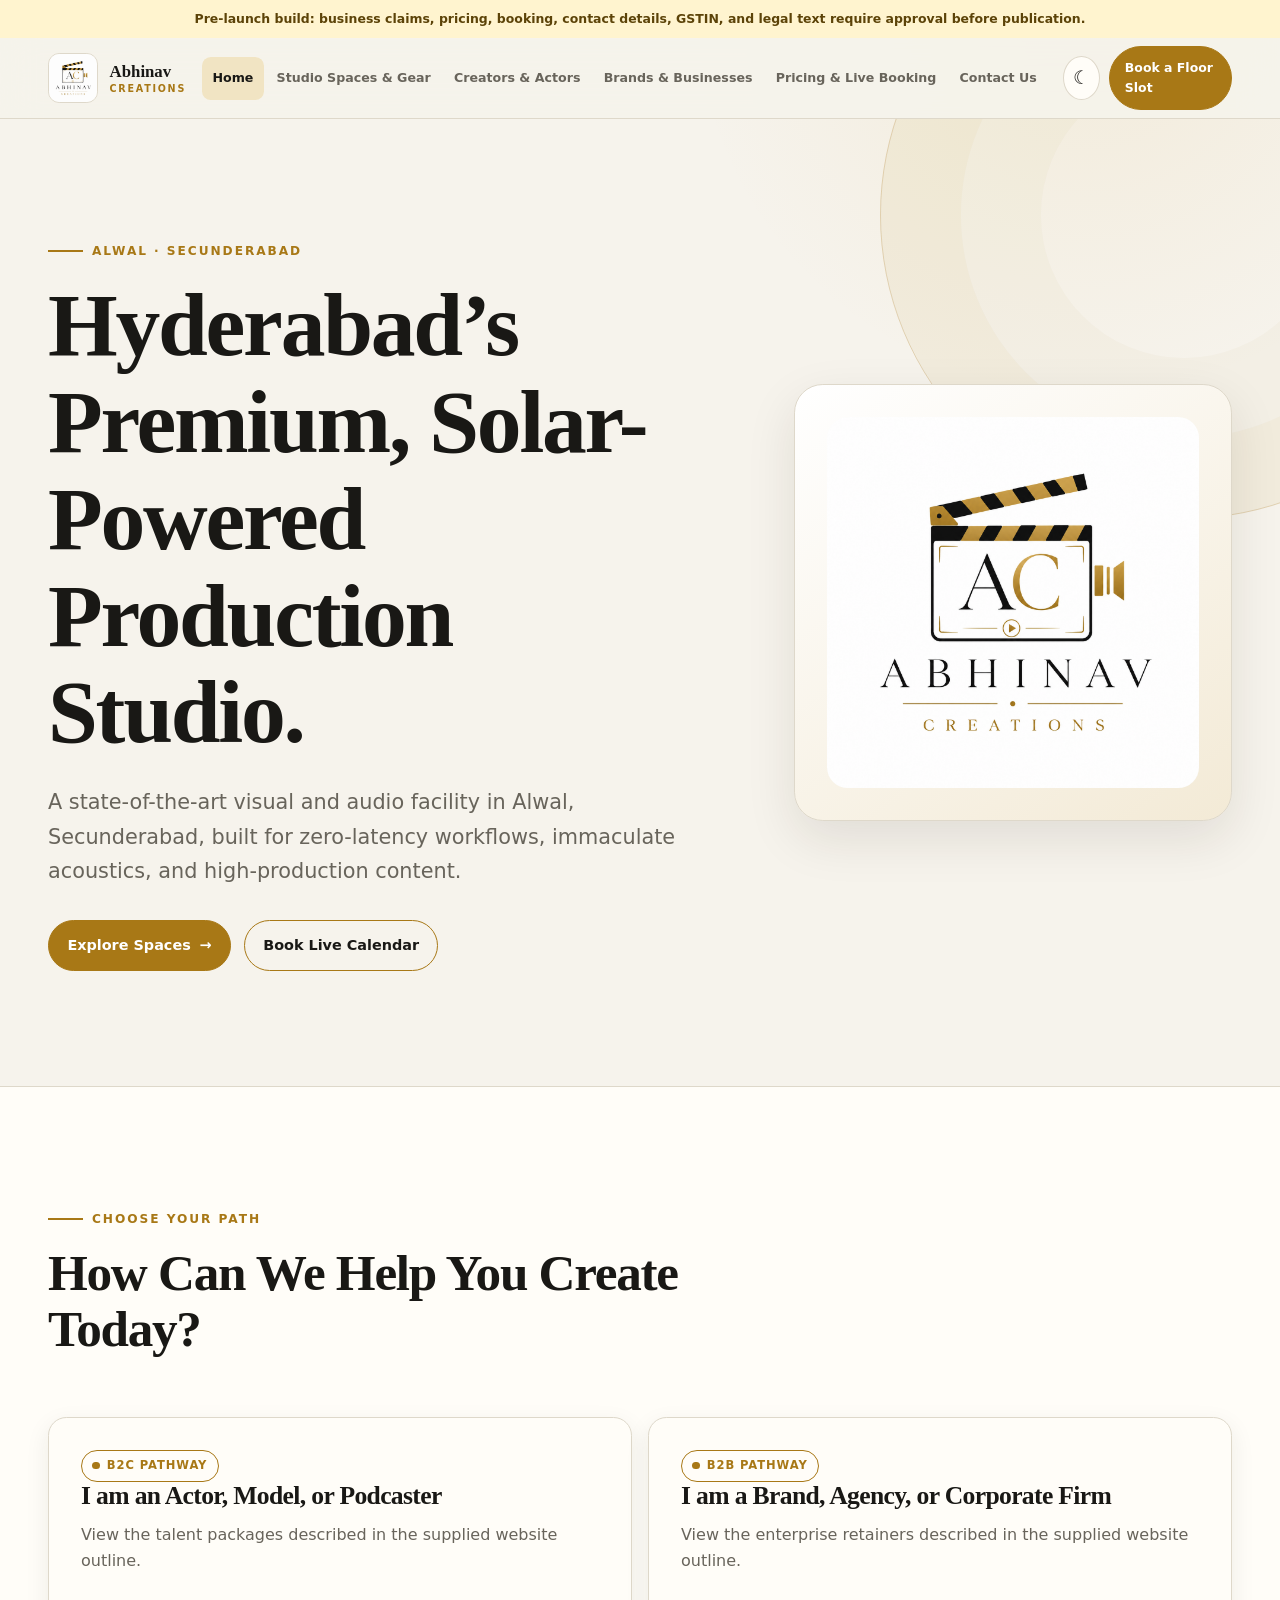
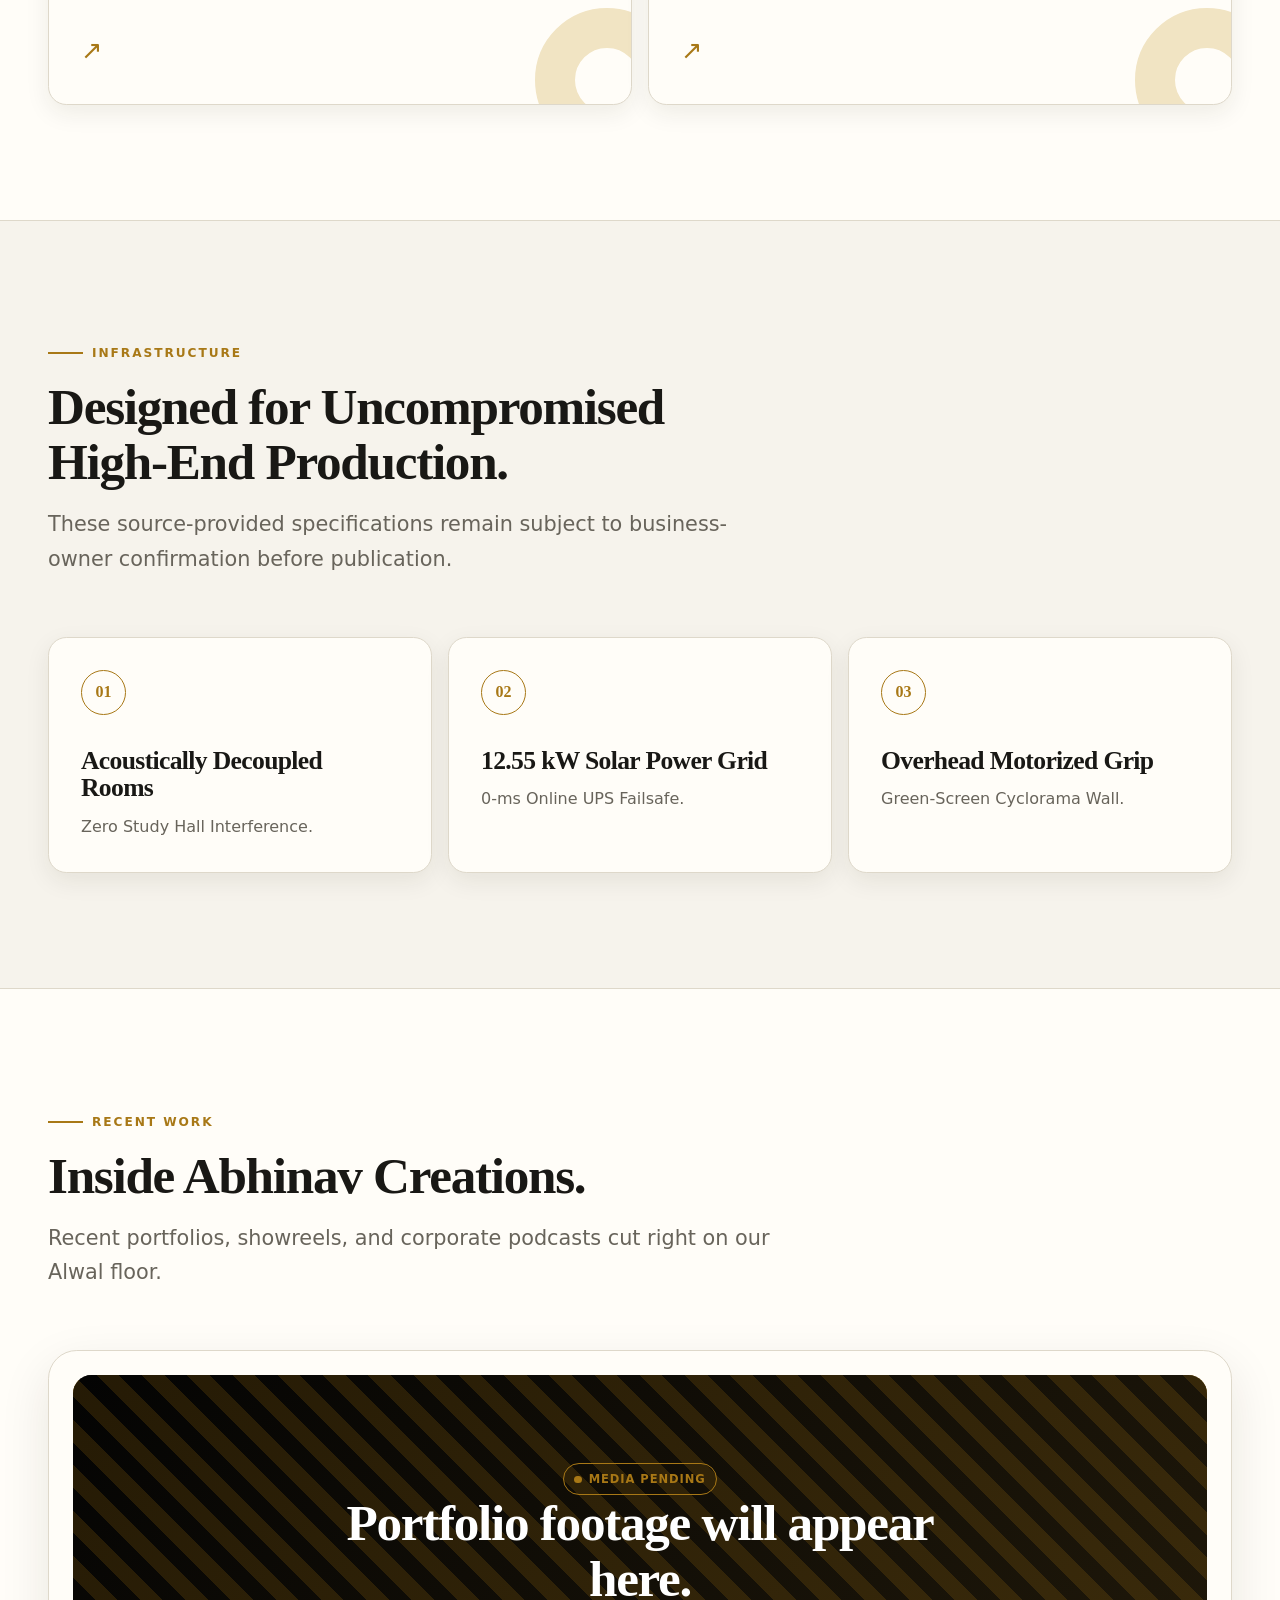
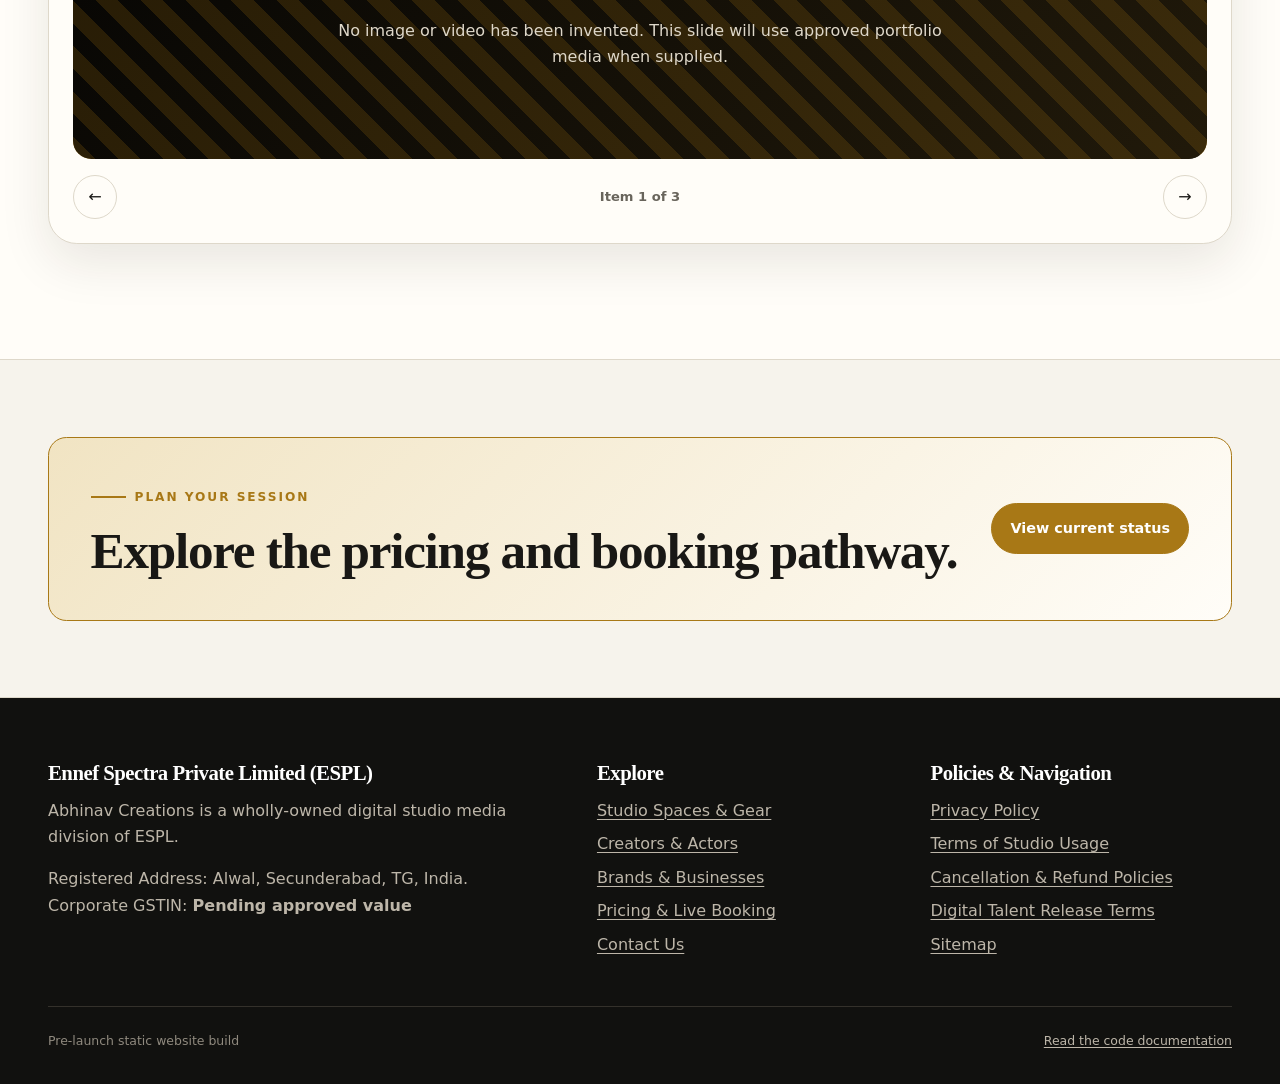
==== index.html @ a3a37051 "project files" ====
<!doctype html>
<html lang="en">
  <head>
    <meta charset="utf-8">
    <meta name="viewport" content="width=device-width, initial-scale=1">
    <meta name="description" content="Abhinav Creations production studio website pre-launch preview.">
    <meta name="color-scheme" content="light dark">
    <link rel="icon" href="logo.png" type="image/png">
    <title>Abhinav Creations | Production Studio</title>

    <!--
      Apply a previously selected theme before the stylesheet paints the page.
      The try/catch keeps the page working when a browser blocks storage.
    -->
    <script>
      try {
        const savedTheme = localStorage.getItem("abhinav-creations-theme");
        if (savedTheme === "light" || savedTheme === "dark") {
          document.documentElement.dataset.theme = savedTheme;
        }
      } catch (_error) {}
    </script>

    <link rel="stylesheet" href="assets/css/styles.css">
    <script src="assets/js/main.js" defer></script>
  </head>
  <body>
    <!-- Keyboard users can bypass repeated navigation and reach the page content. -->
    <a class="skip-link" href="#main-content">Skip to main content</a>

    <!-- This pre-launch notice must remain until pending facts and services are approved. -->
    <div class="development-notice" role="status">
      Pre-launch build: business claims, pricing, booking, contact details, GSTIN, and legal text require approval before publication.
    </div>

    <!-- Shared sticky header. The same structure appears on every public page. -->
    <header class="site-header">
      <div class="container header-inner">
        <a class="brand" href="index.html" aria-label="Abhinav Creations home">
          <img src="logo.png" alt="" width="1254" height="1254">
          <span class="brand-name">Abhinav<small>Creations</small></span>
        </a>

        <nav class="site-nav" id="primary-navigation" data-site-navigation aria-label="Primary navigation">
          <a href="index.html" aria-current="page">Home</a>
          <a href="studio-spaces.html">Studio Spaces &amp; Gear</a>
          <a href="creators-actors.html">Creators &amp; Actors</a>
          <a href="brands-businesses.html">Brands &amp; Businesses</a>
          <a href="pricing-booking.html">Pricing &amp; Live Booking</a>
          <a href="contact.html">Contact Us</a>
        </nav>

        <div class="header-actions">
          <button class="icon-button" type="button" data-theme-toggle aria-label="Switch color theme" aria-pressed="false">
            <span class="theme-icon" aria-hidden="true">☾</span>
          </button>
          <button class="menu-toggle" type="button" data-menu-toggle aria-controls="primary-navigation" aria-expanded="false" aria-label="Open navigation menu">
            <span aria-hidden="true">☰</span>
          </button>
          <a class="button button--compact" href="pricing-booking.html">Book a Floor Slot</a>
        </div>
      </div>
    </header>

    <main id="main-content">
      <!-- 1.1 Hero Header Section — wording follows the supplied outline. -->
      <section class="hero">
        <div class="container hero-grid">
          <div class="hero-copy">
            <span class="eyebrow">Alwal · Secunderabad</span>
            <h1>Hyderabad’s Premium, Solar-Powered Production Studio.</h1>
            <p class="lead">A state-of-the-art visual and audio facility in Alwal, Secunderabad, built for zero-latency workflows, immaculate acoustics, and high-production content.</p>
            <div class="button-row">
              <a class="button" href="studio-spaces.html">Explore Spaces <span aria-hidden="true">→</span></a>
              <a class="button button--secondary" href="pricing-booking.html">Book Live Calendar</a>
            </div>
          </div>
          <div class="hero-brand-card" aria-label="Abhinav Creations brand mark">
            <img src="logo.png" alt="Abhinav Creations logo" width="1254" height="1254">
          </div>
        </div>
      </section>

      <!-- 1.2 Segment Splitter — directs B2C and B2B visitors to separate paths. -->
      <section class="section section--surface" aria-labelledby="audience-heading">
        <div class="container">
          <div class="section-heading">
            <span class="eyebrow">Choose your path</span>
            <h2 id="audience-heading">How Can We Help You Create Today?</h2>
          </div>
          <div class="grid grid--2">
            <a class="card path-card" href="creators-actors.html">
              <div>
                <span class="pending-label">B2C pathway</span>
                <h3>I am an Actor, Model, or Podcaster</h3>
                <p>View the talent packages described in the supplied website outline.</p>
              </div>
              <span class="path-arrow" aria-hidden="true">↗</span>
            </a>
            <a class="card path-card" href="brands-businesses.html">
              <div>
                <span class="pending-label">B2B pathway</span>
                <h3>I am a Brand, Agency, or Corporate Firm</h3>
                <p>View the enterprise retainers described in the supplied website outline.</p>
              </div>
              <span class="path-arrow" aria-hidden="true">↗</span>
            </a>
          </div>
        </div>
      </section>

      <!-- 1.3 Infrastructure Highlights — claims require owner confirmation before launch. -->
      <section class="section" aria-labelledby="infrastructure-heading">
        <div class="container">
          <div class="section-heading">
            <span class="eyebrow">Infrastructure</span>
            <h2 id="infrastructure-heading">Designed for Uncompromised High-End Production.</h2>
            <p class="lead">These source-provided specifications remain subject to business-owner confirmation before publication.</p>
          </div>
          <div class="grid grid--3">
            <article class="card">
              <span class="card-number" aria-hidden="true">01</span>
              <h3>Acoustically Decoupled Rooms</h3>
              <p>Zero Study Hall Interference.</p>
            </article>
            <article class="card">
              <span class="card-number" aria-hidden="true">02</span>
              <h3>12.55 kW Solar Power Grid</h3>
              <p>0-ms Online UPS Failsafe.</p>
            </article>
            <article class="card">
              <span class="card-number" aria-hidden="true">03</span>
              <h3>Overhead Motorized Grip</h3>
              <p>Green-Screen Cyclorama Wall.</p>
            </article>
          </div>
        </div>
      </section>

      <!-- 1.4 Social Proof Grid — working manual carousel with honest placeholders. -->
      <section class="section section--surface" aria-labelledby="portfolio-heading">
        <div class="container">
          <div class="section-heading">
            <span class="eyebrow">Recent work</span>
            <h2 id="portfolio-heading">Inside Abhinav Creations.</h2>
            <p class="lead">Recent portfolios, showreels, and corporate podcasts cut right on our Alwal floor.</p>
          </div>

          <div class="carousel" data-carousel tabindex="0" aria-label="Portfolio media placeholders">
            <div class="carousel-viewport">
              <article class="carousel-slide is-active" data-carousel-slide aria-hidden="false">
                <div>
                  <span class="pending-label">Media pending</span>
                  <h3>Portfolio footage will appear here.</h3>
                  <p>No image or video has been invented. This slide will use approved portfolio media when supplied.</p>
                </div>
              </article>
              <article class="carousel-slide" data-carousel-slide aria-hidden="true">
                <div>
                  <span class="pending-label">Media pending</span>
                  <h3>Showreel footage will appear here.</h3>
                  <p>The carousel interaction is complete; the final content is waiting for real source media.</p>
                </div>
              </article>
              <article class="carousel-slide" data-carousel-slide aria-hidden="true">
                <div>
                  <span class="pending-label">Media pending</span>
                  <h3>Corporate podcast footage will appear here.</h3>
                  <p>Approved videos can be embedded or optimized after their file sizes and hosting needs are reviewed.</p>
                </div>
              </article>
            </div>
            <div class="carousel-controls">
              <button class="icon-button" type="button" data-carousel-previous aria-label="Show previous media item">←</button>
              <span class="carousel-status" data-carousel-status aria-live="polite">Item 1 of 3</span>
              <button class="icon-button" type="button" data-carousel-next aria-label="Show next media item">→</button>
            </div>
          </div>
        </div>
      </section>

      <!-- Final page-level call to action routes to the non-transactional placeholder page. -->
      <section class="section--tight">
        <div class="container callout">
          <div>
            <span class="eyebrow">Plan your session</span>
            <h2>Explore the pricing and booking pathway.</h2>
          </div>
          <a class="button" href="pricing-booking.html">View current status</a>
        </div>
      </section>
    </main>

    <!-- Shared footer — only source-provided corporate details are shown. -->
    <footer class="site-footer">
      <div class="container">
        <div class="footer-grid">
          <div>
            <h2 class="footer-heading">Ennef Spectra Private Limited (ESPL)</h2>
            <p>Abhinav Creations is a wholly-owned digital studio media division of ESPL.</p>
            <p>Registered Address: Alwal, Secunderabad, TG, India.<br>Corporate GSTIN: <strong>Pending approved value</strong></p>
          </div>
          <div>
            <h2 class="footer-heading">Explore</h2>
            <ul class="footer-links">
              <li><a href="studio-spaces.html">Studio Spaces &amp; Gear</a></li>
              <li><a href="creators-actors.html">Creators &amp; Actors</a></li>
              <li><a href="brands-businesses.html">Brands &amp; Businesses</a></li>
              <li><a href="pricing-booking.html">Pricing &amp; Live Booking</a></li>
              <li><a href="contact.html">Contact Us</a></li>
            </ul>
          </div>
          <div>
            <h2 class="footer-heading">Policies &amp; Navigation</h2>
            <ul class="footer-links">
              <li><a href="privacy.html">Privacy Policy</a></li>
              <li><a href="studio-terms.html">Terms of Studio Usage</a></li>
              <li><a href="cancellation-refunds.html">Cancellation &amp; Refund Policies</a></li>
              <li><a href="talent-release.html">Digital Talent Release Terms</a></li>
              <li><a href="sitemap.html">Sitemap</a></li>
            </ul>
          </div>
        </div>
        <div class="footer-bottom">
          <span>Pre-launch static website build</span>
          <a href="documentation.md">Read the code documentation</a>
        </div>
      </div>
    </footer>
  </body>
</html>
---- assets/css/styles.css ----
/*
 * ABHINAV CREATIONS — SHARED WEBSITE STYLES
 * ------------------------------------------------------------
 * This single stylesheet controls every page in the website.
 * It is divided into labelled sections so a beginner can find:
 *   1. theme colors,
 *   2. basic browser resets,
 *   3. shared layout helpers,
 *   4. header/navigation styles,
 *   5. page components,
 *   6. responsive rules, and
 *   7. accessibility preferences.
 *
 * There is no CSS framework. Every class used by the HTML pages
 * is defined here using standard CSS supported by modern browsers.
 */

/* ============================================================
   1. LIGHT THEME DESIGN TOKENS
   Design tokens are reusable values. Changing a token updates
   every component that uses it, which keeps the design consistent.
   ============================================================ */
:root {
  color-scheme: light;
  --color-page: #f6f3ec;
  --color-surface: #fffdf8;
  --color-surface-strong: #ffffff;
  --color-text: #191815;
  --color-text-soft: #68645b;
  --color-line: #ded8ca;
  --color-gold: #a87816;
  --color-gold-bright: #d3a43e;
  --color-gold-soft: #f1e4c3;
  --color-black: #11110f;
  --color-notice: #fff4cf;
  --color-notice-text: #5c4308;
  --shadow-soft: 0 18px 50px rgb(38 32 19 / 10%);
  --shadow-card: 0 8px 24px rgb(38 32 19 / 8%);
  --radius-small: 0.65rem;
  --radius-medium: 1.15rem;
  --radius-large: 1.8rem;
  --content-width: 74rem;
  --header-height: 5rem;
  --transition: 180ms ease;
}

/* ============================================================
   2. DARK THEME DESIGN TOKENS
   The data-theme attribute is set by JavaScript when a visitor
   explicitly chooses a theme. Without an explicit choice, the
   media query below follows the device/browser preference.
   ============================================================ */
:root[data-theme="dark"] {
  color-scheme: dark;
  --color-page: #11110f;
  --color-surface: #191916;
  --color-surface-strong: #22221e;
  --color-text: #f4efe4;
  --color-text-soft: #bbb4a6;
  --color-line: #3b382f;
  --color-gold: #d3a43e;
  --color-gold-bright: #efc765;
  --color-gold-soft: #3c3015;
  --color-black: #090908;
  --color-notice: #302710;
  --color-notice-text: #f4d887;
  --shadow-soft: 0 18px 50px rgb(0 0 0 / 28%);
  --shadow-card: 0 8px 24px rgb(0 0 0 / 22%);
}

@media (prefers-color-scheme: dark) {
  :root:not([data-theme]) {
    color-scheme: dark;
    --color-page: #11110f;
    --color-surface: #191916;
    --color-surface-strong: #22221e;
    --color-text: #f4efe4;
    --color-text-soft: #bbb4a6;
    --color-line: #3b382f;
    --color-gold: #d3a43e;
    --color-gold-bright: #efc765;
    --color-gold-soft: #3c3015;
    --color-black: #090908;
    --color-notice: #302710;
    --color-notice-text: #f4d887;
    --shadow-soft: 0 18px 50px rgb(0 0 0 / 28%);
    --shadow-card: 0 8px 24px rgb(0 0 0 / 22%);
  }
}

/* ============================================================
   3. BASIC RESET AND DOCUMENT DEFAULTS
   These rules remove inconsistent browser defaults and establish
   predictable typography, spacing, and box sizing.
   ============================================================ */
*,
*::before,
*::after {
  box-sizing: border-box;
}

html {
  scroll-behavior: smooth;
  scroll-padding-top: calc(var(--header-height) + 2rem);
}

body {
  margin: 0;
  min-width: 18rem;
  background:
    radial-gradient(circle at 85% 0%, rgb(211 164 62 / 10%), transparent 25rem),
    var(--color-page);
  color: var(--color-text);
  font-family: Inter, ui-sans-serif, system-ui, -apple-system, BlinkMacSystemFont, "Segoe UI", sans-serif;
  font-size: 1rem;
  line-height: 1.65;
  transition: background-color var(--transition), color var(--transition);
}

img,
svg,
video {
  display: block;
  max-width: 100%;
  /*
   * Keep media at its natural proportions when its width becomes responsive.
   * This also overrides fixed HTML height hints that could otherwise stretch
   * an image after CSS changes its displayed width.
   */
  height: auto;
}

a {
  color: inherit;
  text-decoration-thickness: 0.08em;
  text-underline-offset: 0.18em;
}

button,
input,
textarea,
select {
  font: inherit;
}

button,
a {
  -webkit-tap-highlight-color: transparent;
}

:focus-visible {
  outline: 0.2rem solid var(--color-gold-bright);
  outline-offset: 0.22rem;
}

::selection {
  background: var(--color-gold);
  color: #fff;
}

h1,
h2,
h3,
p,
ul {
  margin-top: 0;
}

h1,
h2,
h3 {
  font-family: Georgia, "Times New Roman", serif;
  line-height: 1.08;
  letter-spacing: -0.025em;
}

h1 {
  max-width: 16ch;
  margin-bottom: 1.5rem;
  font-size: clamp(2.65rem, 7vw, 5.9rem);
}

h2 {
  margin-bottom: 1.1rem;
  font-size: clamp(2rem, 4vw, 3.55rem);
}

h3 {
  margin-bottom: 0.75rem;
  font-size: clamp(1.35rem, 2vw, 1.85rem);
}

p:last-child,
ul:last-child {
  margin-bottom: 0;
}

/* ============================================================
   4. ACCESSIBILITY AND SHARED LAYOUT HELPERS
   ============================================================ */
.skip-link {
  position: fixed;
  z-index: 1000;
  top: 0.75rem;
  left: 0.75rem;
  padding: 0.75rem 1rem;
  transform: translateY(-160%);
  border-radius: var(--radius-small);
  background: var(--color-text);
  color: var(--color-page);
  font-weight: 800;
  transition: transform var(--transition);
}

.skip-link:focus {
  transform: translateY(0);
}

.container {
  width: min(calc(100% - 2rem), var(--content-width));
  margin-inline: auto;
}

.section {
  padding-block: clamp(4.5rem, 9vw, 8rem);
}

.section--tight {
  padding-block: clamp(3rem, 6vw, 5rem);
}

.section--surface {
  border-block: 1px solid var(--color-line);
  background: var(--color-surface);
}

.section-heading {
  max-width: 46rem;
  margin-bottom: clamp(2rem, 5vw, 3.8rem);
}

.eyebrow {
  display: inline-flex;
  align-items: center;
  gap: 0.55rem;
  margin-bottom: 1rem;
  color: var(--color-gold);
  font-size: 0.76rem;
  font-weight: 900;
  letter-spacing: 0.16em;
  text-transform: uppercase;
}

.eyebrow::before {
  width: 2.2rem;
  height: 0.12rem;
  background: currentcolor;
  content: "";
}

.lead {
  max-width: 48rem;
  color: var(--color-text-soft);
  font-size: clamp(1.05rem, 2vw, 1.3rem);
}

.text-link {
  color: var(--color-gold);
  font-weight: 800;
}

.muted {
  color: var(--color-text-soft);
}

.pending-label {
  display: inline-flex;
  align-items: center;
  gap: 0.45rem;
  padding: 0.35rem 0.65rem;
  border: 1px solid var(--color-gold);
  border-radius: 99rem;
  color: var(--color-gold);
  font-size: 0.72rem;
  font-weight: 900;
  letter-spacing: 0.08em;
  text-transform: uppercase;
}

.pending-label::before {
  width: 0.45rem;
  height: 0.45rem;
  border-radius: 50%;
  background: currentcolor;
  content: "";
}

/* ============================================================
   5. PRE-LAUNCH NOTICE
   The notice prevents the local preview from looking like a live,
   transaction-ready business website before facts and policies are
   approved.
   ============================================================ */
.development-notice {
  padding: 0.55rem 1rem;
  background: var(--color-notice);
  color: var(--color-notice-text);
  font-size: 0.78rem;
  font-weight: 750;
  text-align: center;
}

/* ============================================================
   6. STICKY HEADER, NAVIGATION, AND THEME CONTROL
   ============================================================ */
.site-header {
  position: sticky;
  z-index: 100;
  top: 0;
  border-bottom: 1px solid var(--color-line);
  background: color-mix(in srgb, var(--color-page) 90%, transparent);
  backdrop-filter: blur(18px);
}

.header-inner {
  display: flex;
  min-height: var(--header-height);
  align-items: center;
  gap: 1rem;
}

.brand {
  display: inline-flex;
  flex: 0 0 auto;
  align-items: center;
  gap: 0.75rem;
  text-decoration: none;
}

.brand img {
  width: 3.1rem;
  height: 3.1rem;
  border: 1px solid var(--color-line);
  border-radius: 0.7rem;
  background: #fff;
  object-fit: cover;
}

.brand-name {
  font-family: Georgia, "Times New Roman", serif;
  font-size: 1.05rem;
  font-weight: 800;
  line-height: 1.05;
}

.brand-name small {
  display: block;
  margin-top: 0.2rem;
  color: var(--color-gold);
  font-family: Inter, ui-sans-serif, system-ui, sans-serif;
  font-size: 0.6rem;
  letter-spacing: 0.18em;
  text-transform: uppercase;
}

.site-nav {
  display: flex;
  margin-left: auto;
  align-items: center;
  gap: 0.15rem;
}

.site-nav a {
  padding: 0.7rem 0.65rem;
  border-radius: 0.55rem;
  color: var(--color-text-soft);
  font-size: 0.79rem;
  font-weight: 750;
  text-decoration: none;
  white-space: nowrap;
  transition: background-color var(--transition), color var(--transition);
}

.site-nav a:hover,
.site-nav a[aria-current="page"] {
  background: var(--color-gold-soft);
  color: var(--color-text);
}

.header-actions {
  display: flex;
  align-items: center;
  gap: 0.55rem;
}

.icon-button,
.menu-toggle {
  display: inline-grid;
  width: 2.75rem;
  height: 2.75rem;
  place-items: center;
  border: 1px solid var(--color-line);
  border-radius: 50%;
  background: var(--color-surface);
  color: var(--color-text);
  cursor: pointer;
  transition: border-color var(--transition), transform var(--transition);
}

.icon-button:hover,
.menu-toggle:hover {
  border-color: var(--color-gold);
  transform: translateY(-0.1rem);
}

.menu-toggle {
  display: none;
}

.theme-icon {
  font-size: 1.15rem;
  line-height: 1;
}

/* ============================================================
   7. BUTTONS
   ============================================================ */
.button-row {
  display: flex;
  flex-wrap: wrap;
  gap: 0.8rem;
}

.button {
  display: inline-flex;
  min-height: 3rem;
  align-items: center;
  justify-content: center;
  gap: 0.55rem;
  padding: 0.78rem 1.15rem;
  border: 1px solid var(--color-gold);
  border-radius: 99rem;
  background: var(--color-gold);
  color: #fff;
  font-size: 0.9rem;
  font-weight: 850;
  text-decoration: none;
  cursor: pointer;
  transition: background-color var(--transition), color var(--transition), transform var(--transition);
}

.button:hover {
  background: var(--color-gold-bright);
  color: #18150d;
  transform: translateY(-0.12rem);
}

.button--secondary {
  background: transparent;
  color: var(--color-text);
}

.button--compact {
  min-height: 2.7rem;
  padding: 0.65rem 0.95rem;
  font-size: 0.78rem;
}

.button[aria-disabled="true"],
.button:disabled {
  border-color: var(--color-line);
  background: var(--color-line);
  color: var(--color-text-soft);
  cursor: not-allowed;
  transform: none;
}

/* ============================================================
   8. HERO AND PAGE INTRODUCTIONS
   ============================================================ */
.hero {
  position: relative;
  overflow: hidden;
  padding-block: clamp(4.5rem, 9vw, 8.5rem);
}

.hero::after {
  position: absolute;
  z-index: -1;
  width: 38rem;
  height: 38rem;
  border: 1px solid rgb(168 120 22 / 28%);
  border-radius: 50%;
  content: "";
  inset: -13rem -13rem auto auto;
  box-shadow: inset 0 0 0 5rem rgb(168 120 22 / 4%), inset 0 0 0 10rem rgb(168 120 22 / 3%);
}

.hero-grid {
  display: grid;
  align-items: center;
  gap: clamp(2.5rem, 7vw, 6rem);
  grid-template-columns: minmax(0, 1.2fr) minmax(17rem, 0.8fr);
}

.hero-copy .lead {
  margin-bottom: 2rem;
}

.hero-brand-card {
  position: relative;
  display: grid;
  aspect-ratio: 1 / 1;
  padding: clamp(1.1rem, 3vw, 2rem);
  border: 1px solid var(--color-line);
  border-radius: var(--radius-large);
  background: linear-gradient(145deg, #fff, #f3ead6);
  box-shadow: var(--shadow-soft);
  place-items: center;
}

.hero-brand-card img {
  width: 100%;
  height: 100%;
  border-radius: calc(var(--radius-large) - 0.5rem);
  object-fit: contain;
}

.page-hero {
  padding-block: clamp(4rem, 8vw, 7rem);
  border-bottom: 1px solid var(--color-line);
}

.page-hero .lead {
  margin-bottom: 1.8rem;
}

/* ============================================================
   9. CARDS, GRIDS, AND SERVICE CONTENT
   ============================================================ */
.grid {
  display: grid;
  gap: 1rem;
}

.grid--2 {
  grid-template-columns: repeat(2, minmax(0, 1fr));
}

.grid--3 {
  grid-template-columns: repeat(3, minmax(0, 1fr));
}

.grid--4 {
  grid-template-columns: repeat(4, minmax(0, 1fr));
}

.card {
  position: relative;
  min-width: 0;
  padding: clamp(1.3rem, 3vw, 2rem);
  border: 1px solid var(--color-line);
  border-radius: var(--radius-medium);
  background: var(--color-surface);
  box-shadow: var(--shadow-card);
}

.card-number {
  display: grid;
  width: 2.8rem;
  height: 2.8rem;
  margin-bottom: 2rem;
  place-items: center;
  border: 1px solid var(--color-gold);
  border-radius: 50%;
  color: var(--color-gold);
  font-family: Georgia, "Times New Roman", serif;
  font-weight: 800;
}

.card p {
  color: var(--color-text-soft);
}

.path-card {
  display: flex;
  min-height: 18rem;
  flex-direction: column;
  justify-content: space-between;
  overflow: hidden;
  color: var(--color-text);
  text-decoration: none;
  transition: border-color var(--transition), transform var(--transition);
}

.path-card::after {
  position: absolute;
  width: 9rem;
  height: 9rem;
  border: 2.5rem solid var(--color-gold-soft);
  border-radius: 50%;
  content: "";
  inset: auto -3rem -3rem auto;
}

.path-card:hover {
  border-color: var(--color-gold);
  transform: translateY(-0.25rem);
}

.path-card .path-arrow {
  color: var(--color-gold);
  font-size: 1.6rem;
}

.feature-list {
  display: grid;
  margin: 0;
  padding: 0;
  gap: 0.85rem;
  list-style: none;
}

.feature-list li {
  position: relative;
  padding-left: 1.4rem;
}

.feature-list li::before {
  position: absolute;
  top: 0.65em;
  left: 0;
  width: 0.5rem;
  height: 0.5rem;
  border-radius: 50%;
  background: var(--color-gold);
  content: "";
}

.callout {
  display: grid;
  padding: clamp(1.5rem, 4vw, 2.6rem);
  border: 1px solid var(--color-gold);
  border-radius: var(--radius-medium);
  background: linear-gradient(135deg, var(--color-gold-soft), var(--color-surface));
  gap: 1rem;
  grid-template-columns: 1fr auto;
  align-items: center;
}

.callout h2,
.callout p {
  margin-bottom: 0;
}

/* ============================================================
   10. MANUAL VIDEO CAROUSEL PLACEHOLDERS
   Media is intentionally not fabricated. The carousel proves the
   interaction and layout while waiting for approved real videos.
   ============================================================ */
.carousel {
  padding: clamp(1rem, 3vw, 1.5rem);
  border: 1px solid var(--color-line);
  border-radius: var(--radius-large);
  background: var(--color-surface);
  box-shadow: var(--shadow-soft);
}

.carousel-viewport {
  overflow: hidden;
  border-radius: var(--radius-medium);
}

.carousel-slide {
  display: none;
  min-height: 24rem;
  padding: clamp(2rem, 7vw, 5rem);
  place-content: center;
  background:
    linear-gradient(135deg, rgb(0 0 0 / 78%), rgb(36 27 9 / 82%)),
    repeating-linear-gradient(45deg, #a87816 0 1rem, #11110f 1rem 2rem);
  color: #fff;
  text-align: center;
}

.carousel-slide.is-active {
  display: grid;
}

.carousel-slide h3 {
  max-width: 24ch;
  margin-inline: auto;
  font-size: clamp(1.8rem, 4vw, 3.2rem);
}

.carousel-slide p {
  max-width: 38rem;
  margin-inline: auto;
  color: #ded7c9;
}

.carousel-controls {
  display: flex;
  margin-top: 1rem;
  align-items: center;
  justify-content: space-between;
  gap: 1rem;
}

.carousel-status {
  color: var(--color-text-soft);
  font-size: 0.82rem;
  font-weight: 800;
}

/* ============================================================
   11. PRICING, PENDING, LEGAL, AND SITEMAP COMPONENTS
   ============================================================ */
.pending-panel {
  padding: clamp(1.5rem, 4vw, 2.5rem);
  border: 1px dashed var(--color-gold);
  border-radius: var(--radius-medium);
  background: var(--color-gold-soft);
}

.pending-panel h2,
.pending-panel h3 {
  margin-top: 0.8rem;
}

.legal-shell {
  max-width: 52rem;
}

.legal-shell .pending-panel {
  margin-bottom: 2rem;
}

.sitemap-group ul {
  margin-bottom: 0;
  padding-left: 1.2rem;
}

.sitemap-group li + li {
  margin-top: 0.45rem;
}

/* ============================================================
   12. FOOTER
   ============================================================ */
.site-footer {
  padding-block: 4rem 2rem;
  border-top: 1px solid var(--color-line);
  background: var(--color-black);
  color: #eee8dc;
}

.footer-grid {
  display: grid;
  gap: 2rem;
  grid-template-columns: minmax(0, 1.2fr) repeat(2, minmax(10rem, 0.7fr));
}

.footer-heading {
  margin-bottom: 0.8rem;
  color: #fff;
  font-size: 1.3rem;
}

.site-footer p,
.site-footer a {
  color: #bdb6a9;
}

.footer-links {
  margin: 0;
  padding: 0;
  list-style: none;
}

.footer-links li + li {
  margin-top: 0.45rem;
}

.footer-links a:hover {
  color: var(--color-gold-bright);
}

.footer-bottom {
  display: flex;
  margin-top: 3rem;
  padding-top: 1.5rem;
  border-top: 1px solid #34312b;
  align-items: center;
  justify-content: space-between;
  gap: 1rem;
  color: #8f897e;
  font-size: 0.78rem;
}

/* ============================================================
   13. RESPONSIVE RULES
   Layouts change when content no longer fits comfortably. These
   breakpoints are content-based, not tied to one phone model.
   ============================================================ */
@media (max-width: 68rem) {
  .site-nav {
    position: absolute;
    top: calc(100% + 1px);
    right: 1rem;
    left: 1rem;
    display: none;
    max-height: calc(100vh - var(--header-height) - 3rem);
    margin-left: 0;
    padding: 0.75rem;
    border: 1px solid var(--color-line);
    border-radius: var(--radius-medium);
    background: var(--color-surface-strong);
    box-shadow: var(--shadow-soft);
    overflow-y: auto;
  }

  .site-nav.is-open {
    display: grid;
  }

  .site-nav a {
    padding: 0.8rem 0.9rem;
    font-size: 0.9rem;
  }

  .menu-toggle {
    display: inline-grid;
  }

  .header-actions .button {
    display: none;
  }

  .grid--4 {
    grid-template-columns: repeat(2, minmax(0, 1fr));
  }
}

@media (max-width: 52rem) {
  .hero-grid,
  .grid--3,
  .footer-grid {
    grid-template-columns: 1fr;
  }

  .hero-brand-card {
    width: min(100%, 30rem);
    justify-self: center;
  }

  .footer-grid {
    gap: 2.5rem;
  }
}

@media (max-width: 42rem) {
  :root {
    --header-height: 4.4rem;
  }

  .brand img {
    width: 2.7rem;
    height: 2.7rem;
  }

  .brand-name {
    font-size: 0.9rem;
  }

  .grid--2,
  .grid--4 {
    grid-template-columns: 1fr;
  }

  .callout {
    grid-template-columns: 1fr;
  }

  .callout .button {
    justify-self: start;
  }

  .footer-bottom {
    align-items: flex-start;
    flex-direction: column;
  }

  .carousel-slide {
    min-height: 20rem;
  }
}

@media (max-width: 24rem) {
  .brand-name {
    display: none;
  }

  .header-inner {
    gap: 0.5rem;
  }

  .header-actions {
    gap: 0.35rem;
  }
}

/* ============================================================
   14. REDUCED MOTION
   Visitors who request reduced motion should not receive smooth
   scrolling or decorative transitions.
   ============================================================ */
@media (prefers-reduced-motion: reduce) {
  *,
  *::before,
  *::after {
    scroll-behavior: auto !important;
    transition-duration: 0.01ms !important;
  }
}
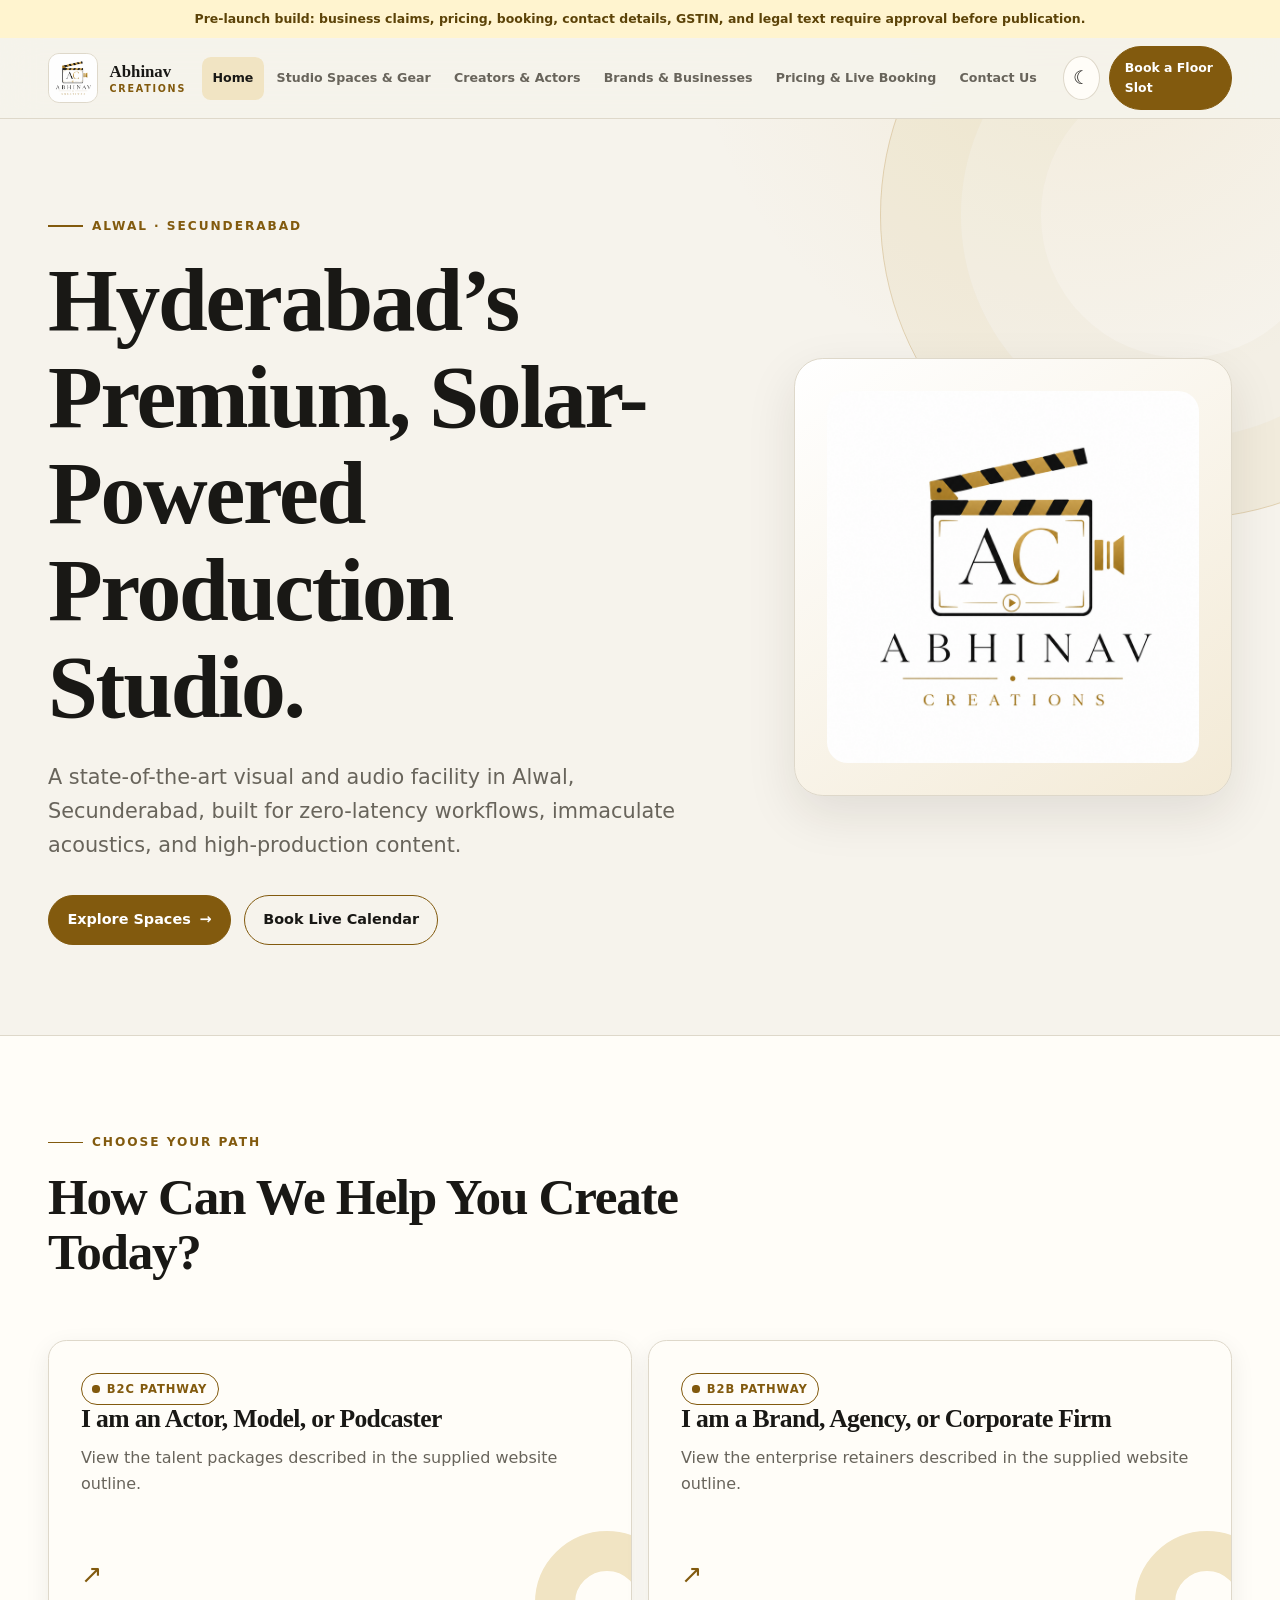
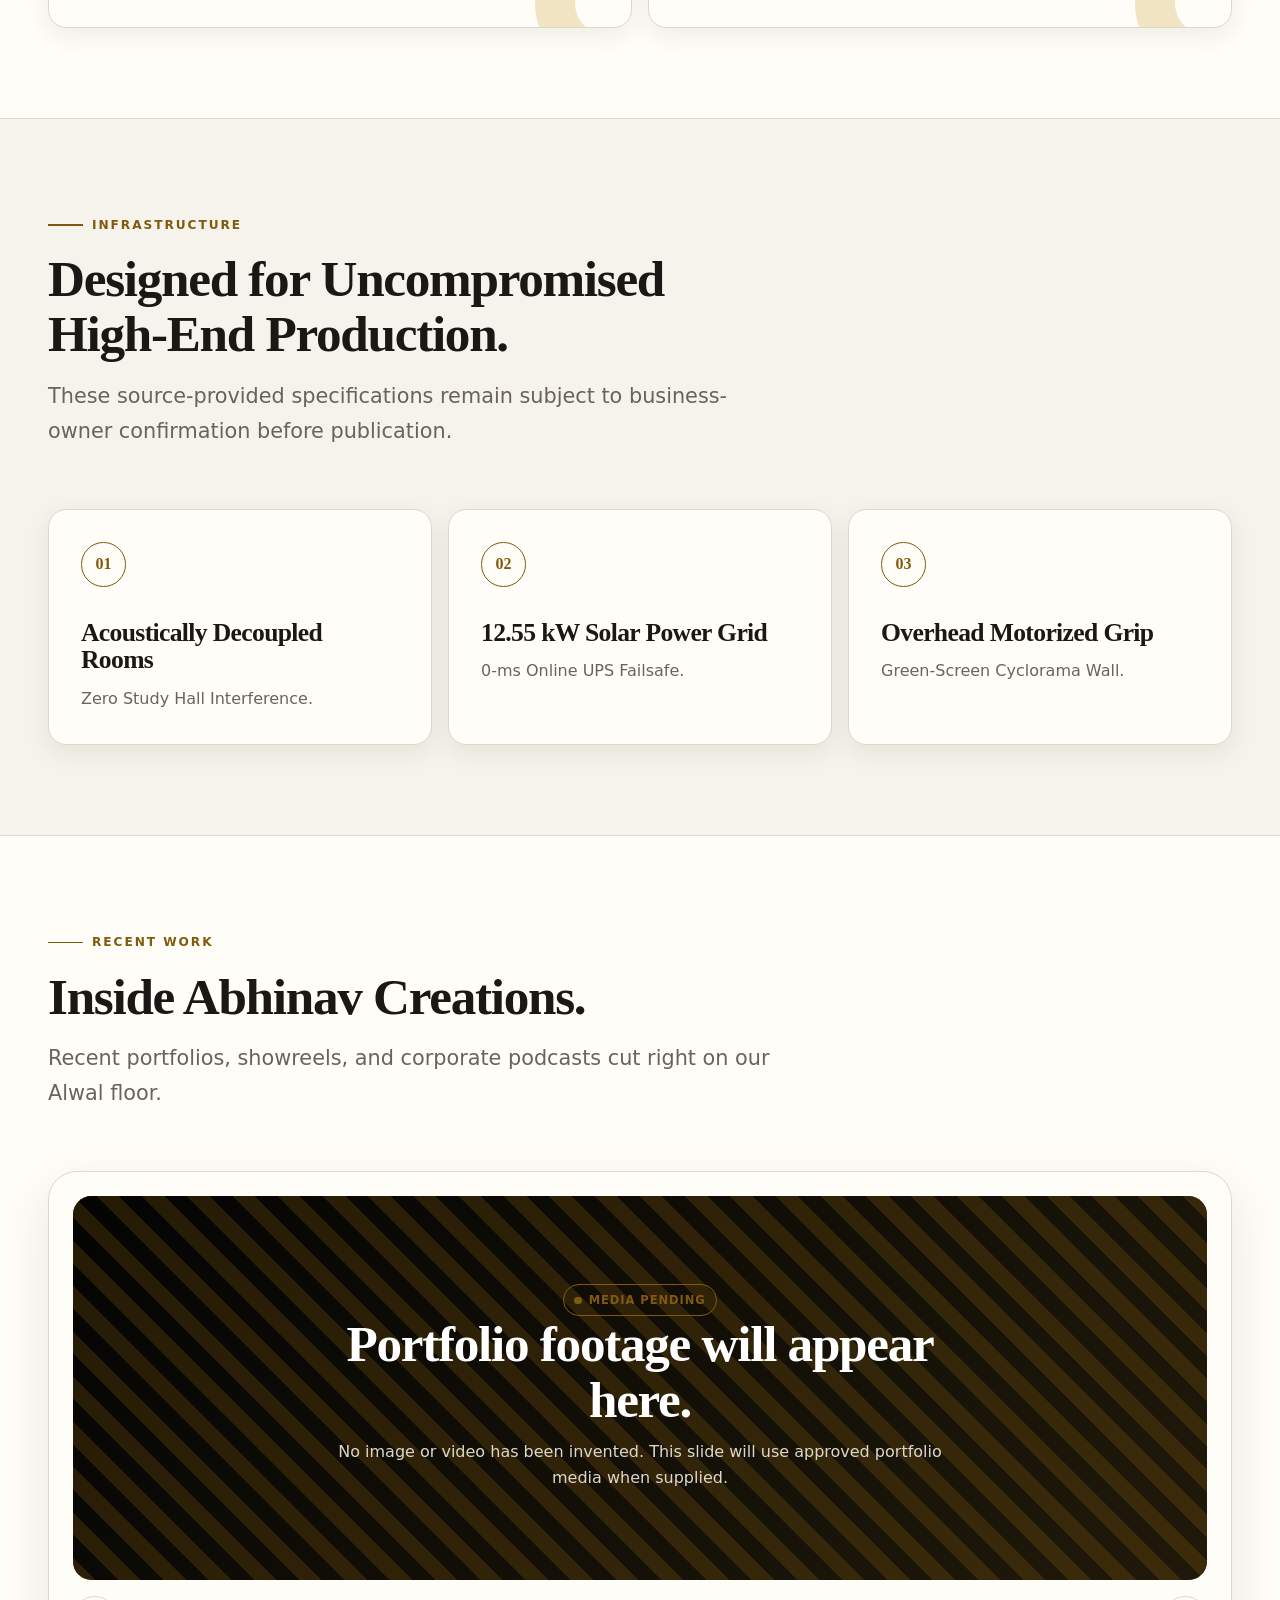
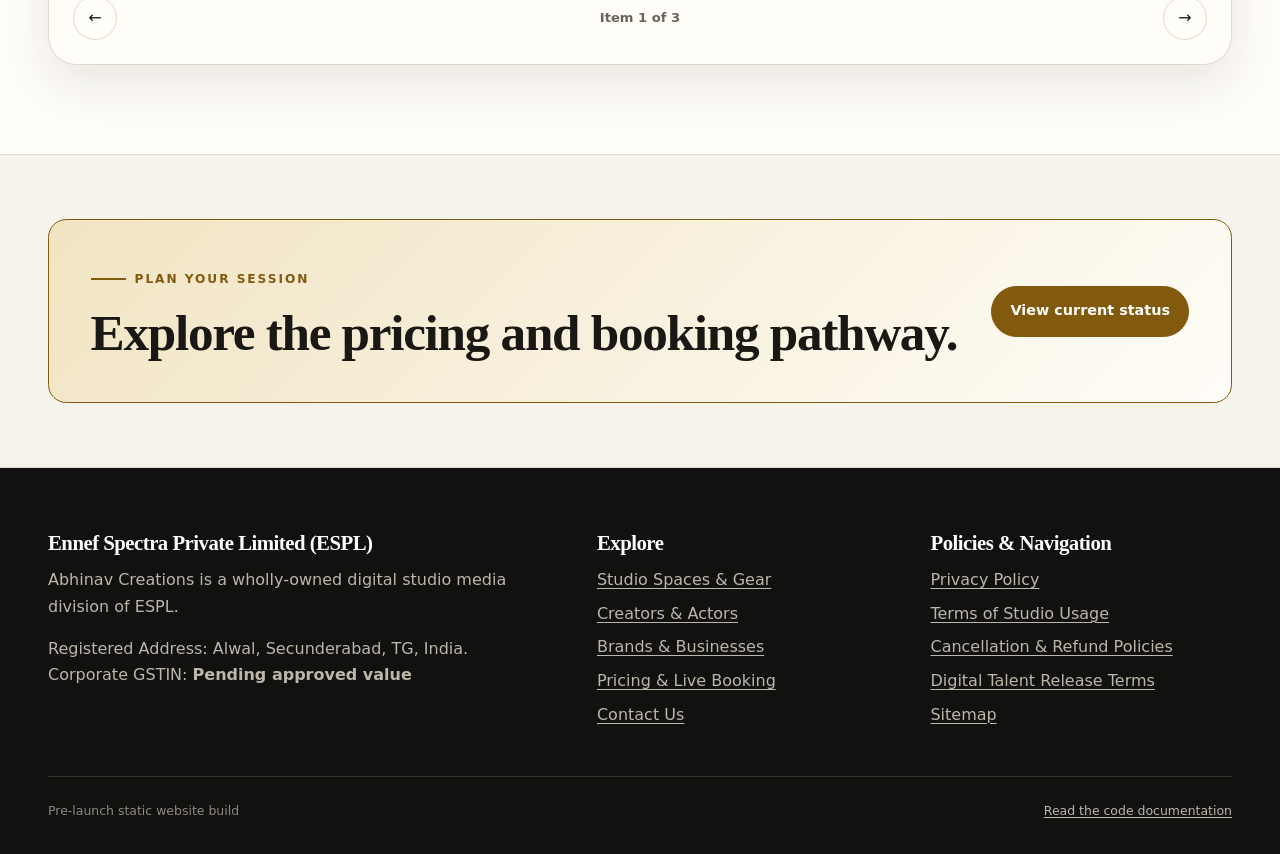
==== commit 497a5134: "ux improvements added" ====
--- a/index.html
+++ b/index.html
@@ -5,7 +5,7 @@
     <meta name="viewport" content="width=device-width, initial-scale=1">
     <meta name="description" content="Abhinav Creations production studio website pre-launch preview.">
     <meta name="color-scheme" content="light dark">
-    <link rel="icon" href="logo.png" type="image/png">
+    <link rel="icon" href="assets/images/logo-160.png" type="image/png">
     <title>Abhinav Creations | Production Studio</title>
 
     <!--
@@ -37,7 +37,7 @@
     <header class="site-header">
       <div class="container header-inner">
         <a class="brand" href="index.html" aria-label="Abhinav Creations home">
-          <img src="logo.png" alt="" width="1254" height="1254">
+          <img src="assets/images/logo-160.png" alt="" width="160" height="160">
           <span class="brand-name">Abhinav<small>Creations</small></span>
         </a>
 
@@ -63,7 +63,7 @@
     </header>
 
     <main id="main-content">
-      <!-- 1.1 Hero Header Section — wording follows the supplied outline. -->
+      <!-- 1.1 Hero Header Section - wording follows the supplied outline. -->
       <section class="hero">
         <div class="container hero-grid">
           <div class="hero-copy">
@@ -76,12 +76,12 @@
             </div>
           </div>
           <div class="hero-brand-card" aria-label="Abhinav Creations brand mark">
-            <img src="logo.png" alt="Abhinav Creations logo" width="1254" height="1254">
-          </div>
-        </div>
-      </section>
-
-      <!-- 1.2 Segment Splitter — directs B2C and B2B visitors to separate paths. -->
+            <img src="assets/images/logo-800.png" alt="Abhinav Creations logo" width="800" height="800">
+          </div>
+        </div>
+      </section>
+
+      <!-- 1.2 Segment Splitter - directs B2C and B2B visitors to separate paths. -->
       <section class="section section--surface" aria-labelledby="audience-heading">
         <div class="container">
           <div class="section-heading">
@@ -109,7 +109,7 @@
         </div>
       </section>
 
-      <!-- 1.3 Infrastructure Highlights — claims require owner confirmation before launch. -->
+      <!-- 1.3 Infrastructure Highlights - claims require owner confirmation before launch. -->
       <section class="section" aria-labelledby="infrastructure-heading">
         <div class="container">
           <div class="section-heading">
@@ -137,7 +137,7 @@
         </div>
       </section>
 
-      <!-- 1.4 Social Proof Grid — working manual carousel with honest placeholders. -->
+      <!-- 1.4 Social Proof Grid - working manual carousel with honest placeholders. -->
       <section class="section section--surface" aria-labelledby="portfolio-heading">
         <div class="container">
           <div class="section-heading">
@@ -191,7 +191,7 @@
       </section>
     </main>
 
-    <!-- Shared footer — only source-provided corporate details are shown. -->
+    <!-- Shared footer - only source-provided corporate details are shown. -->
     <footer class="site-footer">
       <div class="container">
         <div class="footer-grid">
--- a/assets/css/styles.css
+++ b/assets/css/styles.css
@@ -28,7 +28,8 @@
   --color-text: #191815;
   --color-text-soft: #68645b;
   --color-line: #ded8ca;
-  --color-gold: #a87816;
+  /* Dark enough for small gold text to meet contrast on light surfaces. */
+  --color-gold: #825a0e;
   --color-gold-bright: #d3a43e;
   --color-gold-soft: #f1e4c3;
   --color-black: #11110f;
@@ -104,6 +105,20 @@
   scroll-padding-top: calc(var(--header-height) + 2rem);
 }
 
+/*
+ * Lock the root scrolling element while the narrow-screen menu is open.
+ * The body remains unlocked so its sticky header does not leave the viewport
+ * when a menu is opened after the visitor has already scrolled down.
+ */
+html.menu-is-open {
+  overflow: hidden;
+  overscroll-behavior: none;
+}
+
+body.menu-is-open {
+  overscroll-behavior: none;
+}
+
 body {
   margin: 0;
   min-width: 18rem;
@@ -149,7 +164,7 @@
 }
 
 :focus-visible {
-  outline: 0.2rem solid var(--color-gold-bright);
+  outline: 0.2rem solid var(--color-gold);
   outline-offset: 0.22rem;
 }
 
@@ -222,11 +237,47 @@
 }
 
 .section {
-  padding-block: clamp(4.5rem, 9vw, 8rem);
+  padding-block: clamp(3.75rem, 7vw, 6.5rem);
 }
 
 .section--tight {
-  padding-block: clamp(3rem, 6vw, 5rem);
+  padding-block: clamp(2.5rem, 5vw, 4.5rem);
+}
+
+/*
+ * Breadcrumbs give visitors a compact location trail on every page below
+ * Home. The ordered list communicates that hierarchy to assistive tools.
+ */
+.breadcrumbs {
+  padding-block: 1rem 0.25rem;
+  color: var(--color-text-soft);
+  font-size: 0.82rem;
+  font-weight: 750;
+}
+
+.breadcrumbs ol {
+  display: flex;
+  margin: 0;
+  padding: 0;
+  flex-wrap: wrap;
+  align-items: center;
+  gap: 0.45rem;
+  list-style: none;
+}
+
+.breadcrumbs li + li::before {
+  margin-right: 0.45rem;
+  color: var(--color-gold);
+  content: "/";
+}
+
+.breadcrumbs a {
+  color: var(--color-gold);
+  text-decoration: none;
+}
+
+.breadcrumbs a:hover {
+  text-decoration: underline;
 }
 
 .section--surface {
@@ -320,6 +371,22 @@
   border-bottom: 1px solid var(--color-line);
   background: color-mix(in srgb, var(--color-page) 90%, transparent);
   backdrop-filter: blur(18px);
+}
+
+/*
+ * JavaScript reveals this layer only behind the open mobile navigation.
+ * The header has a higher stacking level, keeping the menu fully usable.
+ */
+.menu-backdrop {
+  position: fixed;
+  z-index: 90;
+  background: rgb(0 0 0 / 48%);
+  inset: 0;
+  backdrop-filter: blur(2px);
+}
+
+.menu-backdrop[hidden] {
+  display: none;
 }
 
 .header-inner {
@@ -475,13 +542,61 @@
   transform: none;
 }
 
+/*
+ * The back-to-top control is intentionally compact and temporary. JavaScript
+ * hides it after scrolling stops so it cannot cover text while visitors read.
+ */
+.back-to-top {
+  position: fixed;
+  z-index: 85;
+  right: max(1rem, env(safe-area-inset-right));
+  bottom: max(1rem, env(safe-area-inset-bottom));
+  display: grid;
+  width: 3rem;
+  height: 3rem;
+  padding: 0;
+  transform: translateY(0.75rem);
+  border: 1px solid var(--color-gold);
+  border-radius: 50%;
+  opacity: 0;
+  background: var(--color-text);
+  box-shadow: var(--shadow-card);
+  color: var(--color-page);
+  cursor: pointer;
+  pointer-events: none;
+  place-items: center;
+  transition: opacity var(--transition), transform var(--transition);
+}
+
+.back-to-top.is-visible {
+  transform: translateY(0);
+  opacity: 1;
+  pointer-events: auto;
+}
+
+.back-to-top:hover {
+  background: var(--color-gold);
+  color: #fff;
+}
+
+.back-to-top span {
+  font-size: 1.35rem;
+  line-height: 1;
+}
+
+/* Never place the floating control above an open navigation backdrop. */
+.menu-is-open .back-to-top {
+  opacity: 0;
+  pointer-events: none;
+}
+
 /* ============================================================
    8. HERO AND PAGE INTRODUCTIONS
    ============================================================ */
 .hero {
   position: relative;
   overflow: hidden;
-  padding-block: clamp(4.5rem, 9vw, 8.5rem);
+  padding-block: clamp(3.75rem, 7vw, 7rem);
 }
 
 .hero::after {
@@ -527,12 +642,57 @@
 }
 
 .page-hero {
-  padding-block: clamp(4rem, 8vw, 7rem);
+  padding-block: clamp(3.25rem, 6vw, 5.5rem);
   border-bottom: 1px solid var(--color-line);
 }
 
 .page-hero .lead {
   margin-bottom: 1.8rem;
+}
+
+/*
+ * Studio-section shortcuts remain a single row. On a narrow screen the row
+ * scrolls sideways instead of wrapping into a tall block above the content.
+ */
+.section-jump-shell {
+  border-bottom: 1px solid var(--color-line);
+  background: var(--color-surface);
+}
+
+.section-jump {
+  display: flex;
+  padding-block: 1rem;
+  align-items: center;
+  gap: 0.65rem;
+  overflow-x: auto;
+  scrollbar-width: thin;
+}
+
+.section-jump-label {
+  flex: 0 0 auto;
+  color: var(--color-text-soft);
+  font-size: 0.78rem;
+  font-weight: 850;
+}
+
+.section-jump a {
+  display: inline-flex;
+  min-height: 2.75rem;
+  flex: 0 0 auto;
+  padding: 0.5rem 0.75rem;
+  align-items: center;
+  border: 1px solid var(--color-line);
+  border-radius: 99rem;
+  background: var(--color-page);
+  color: var(--color-text);
+  font-size: 0.78rem;
+  font-weight: 800;
+  text-decoration: none;
+}
+
+.section-jump a:hover {
+  border-color: var(--color-gold);
+  color: var(--color-gold);
 }
 
 /* ============================================================
@@ -804,6 +964,15 @@
    breakpoints are content-based, not tied to one phone model.
    ============================================================ */
 @media (max-width: 68rem) {
+  /*
+   * Once the desktop navigation collapses, push the theme and menu
+   * controls to the far-right edge of the header. The brand remains
+   * anchored on the left, creating the familiar mobile header layout.
+   */
+  .header-actions {
+    margin-left: auto;
+  }
+
   .site-nav {
     position: absolute;
     top: calc(100% + 1px);
@@ -894,6 +1063,11 @@
   .carousel-slide {
     min-height: 20rem;
   }
+
+  .back-to-top {
+    width: 2.8rem;
+    height: 2.8rem;
+  }
 }
 
 @media (max-width: 24rem) {
